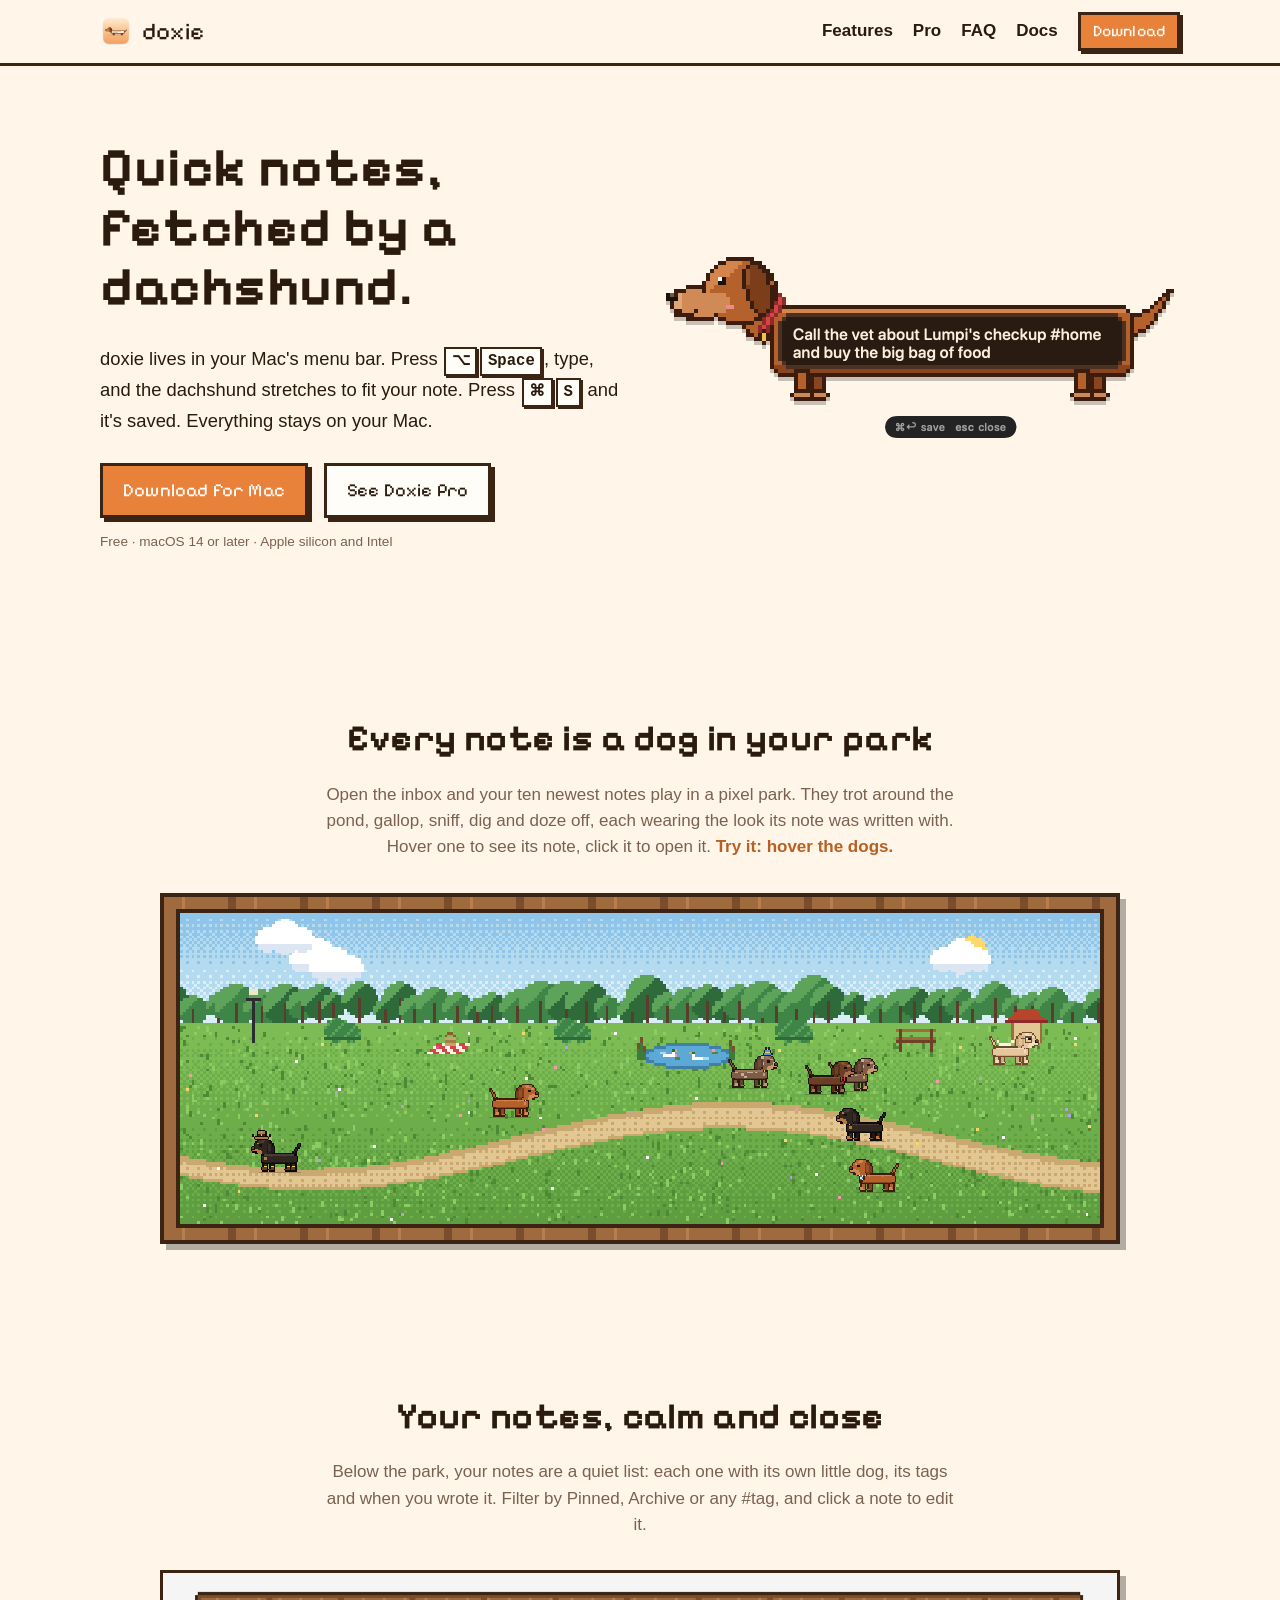
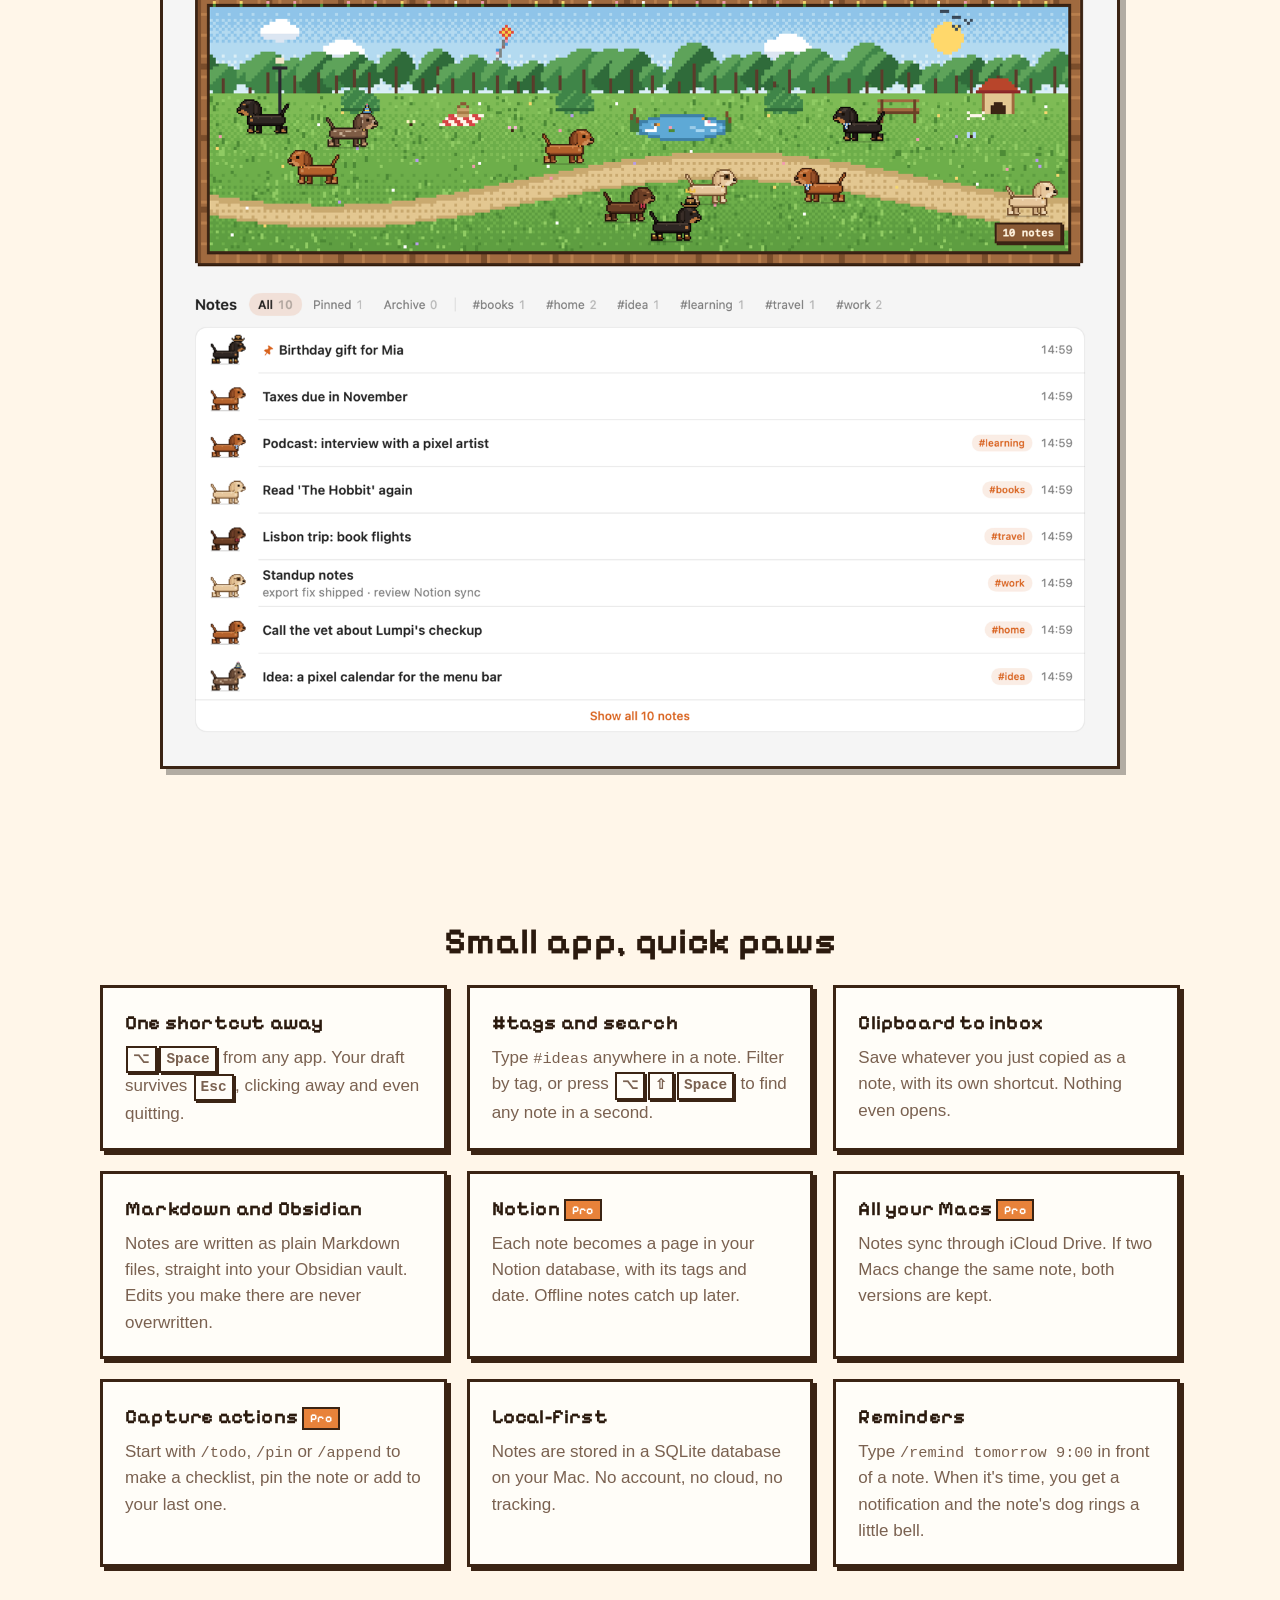
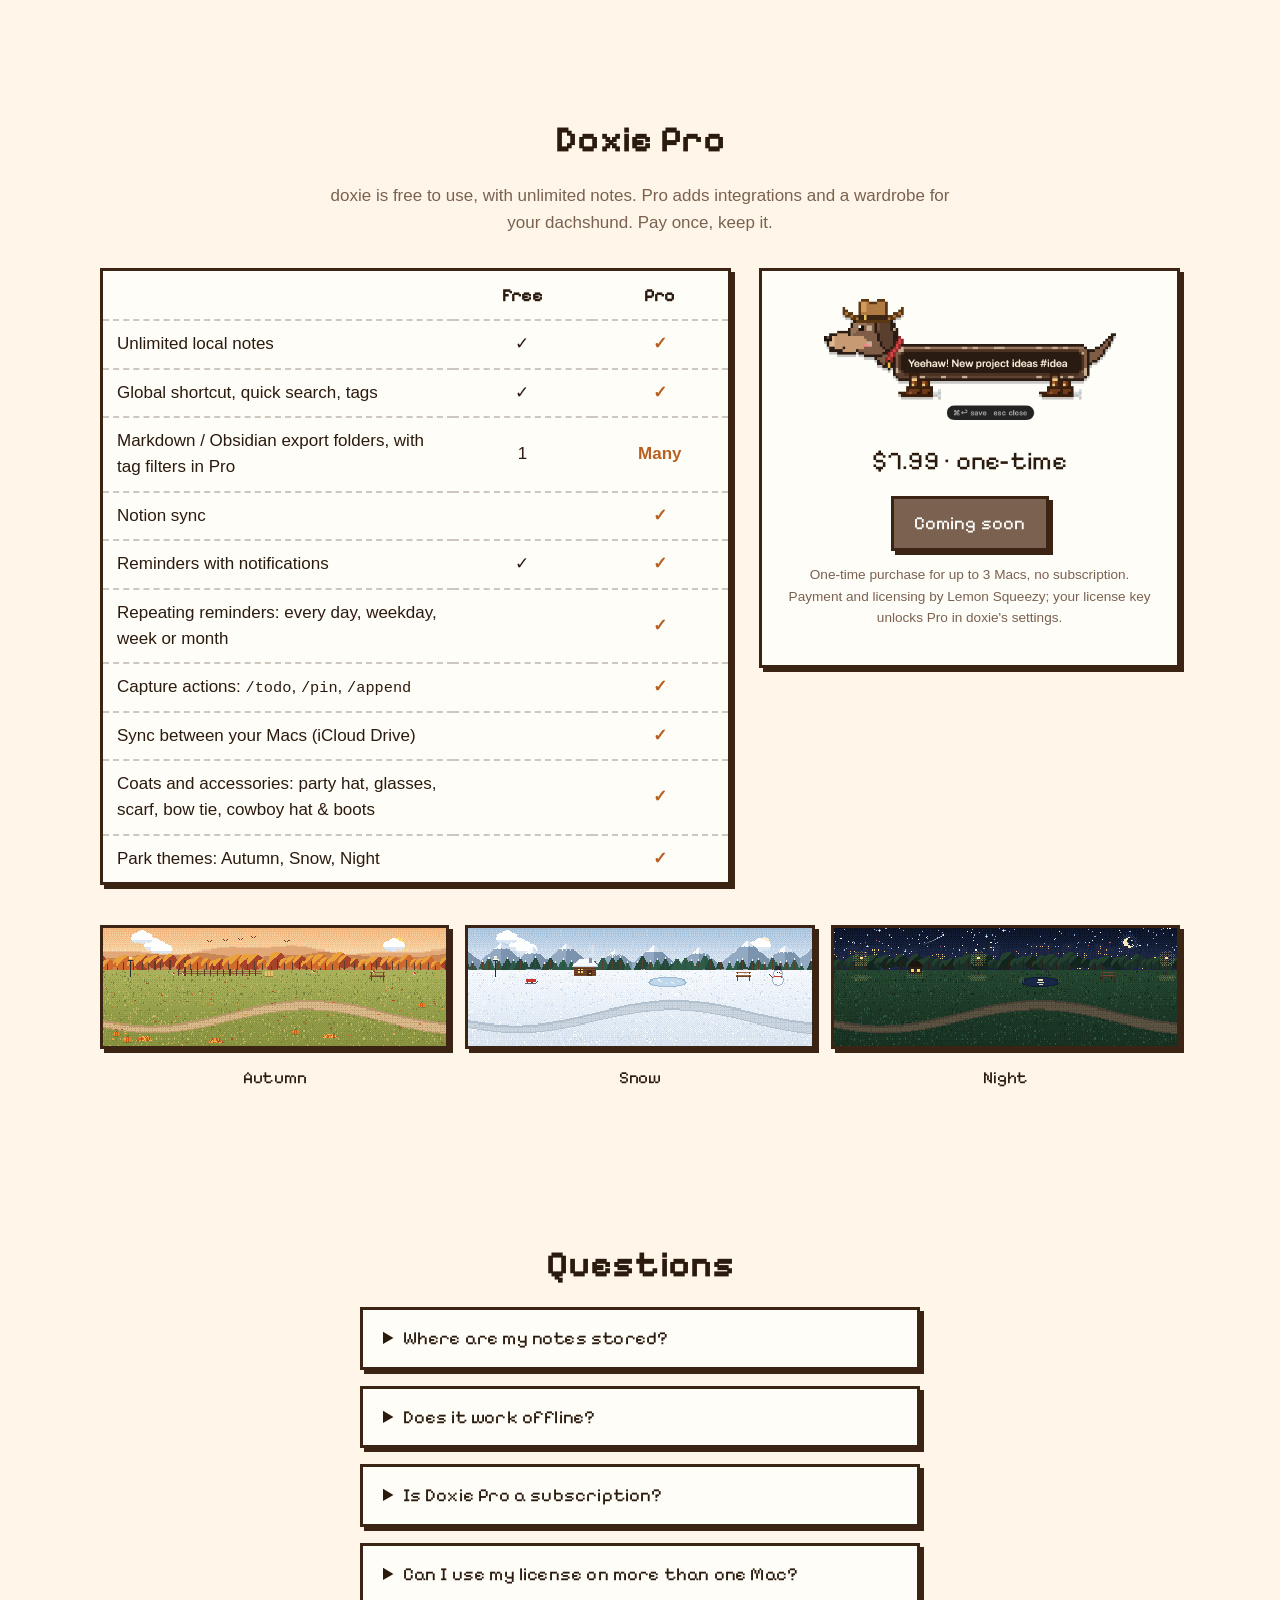
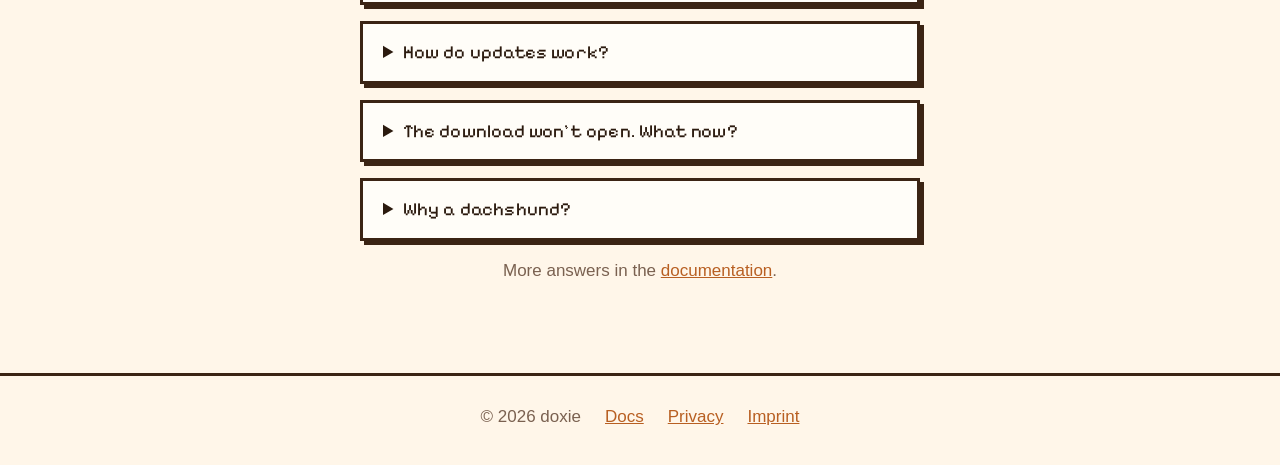
==== index.html @ 250e44d3 "Website from c7e30688115948c279ab96e49832271497ee77f8 mirodn/doxie@c7e30688115948c279ab96e4983227149" ====
<!doctype html>
<html lang="en">
<head>
  <meta charset="utf-8">
  <meta name="viewport" content="width=device-width, initial-scale=1">
  <title>doxie: quick notes, fetched by a dachshund</title>
  <meta name="description" content="doxie is a tiny Mac menu bar app for quick notes. Press a shortcut, type, done. Local-first, with Markdown, Obsidian and Notion export.">
  <meta property="og:title" content="doxie: quick notes, fetched by a dachshund">
  <meta property="og:description" content="A tiny Mac menu bar app for quick notes. Every note becomes a little dog in your park.">
  <meta property="og:image" content="assets/img/capture.png">
  <link rel="icon" type="image/png" href="assets/img/favicon.png">
  <link rel="apple-touch-icon" href="assets/img/icon.png">
  <link rel="stylesheet" href="style.css?v=8">
  <script src="config.js?v=5"></script>
  <script src="sprites.js?v=4"></script>
  <script src="site.js?v=6" defer></script>
</head>
<body>
  <header class="nav">
    <a class="brand" href="#top"><img src="assets/img/icon.png" alt="" width="32" height="32">doxie</a>
    <nav>
      <a href="#features">Features</a>
      <a href="#pro">Pro</a>
      <a href="#faq">FAQ</a>
      <a href="docs.html">Docs</a>
      <a class="button small" href="download.html">Download</a>
    </nav>
  </header>

  <main id="top">
    <section class="hero">
      <div class="hero-text">
        <h1>Quick notes,<br>fetched by a dachshund.</h1>
        <p class="lead">doxie lives in your Mac's menu bar. Press <kbd>⌥</kbd><kbd>Space</kbd>, type, and the dachshund stretches to fit your note. Press <kbd>⌘</kbd><kbd>S</kbd> and it's saved. Everything stays on your Mac.</p>
        <div class="actions" id="download">
          <a class="button" href="download.html">Download for Mac</a>
          <a class="button secondary" href="#pro">See Doxie Pro</a>
        </div>
        <p class="fineprint">Free · macOS 14 or later · Apple silicon and Intel</p>
      </div>
      <figure class="capture">
        <img src="assets/img/capture.png" alt="The doxie capture window: a pixel dachshund whose long body holds the note you're typing" width="520">
      </figure>
    </section>

    <section class="park-section">
      <h2>Every note is a dog in your park</h2>
      <p class="section-lead">Open the inbox and your ten newest notes play in a pixel park. They trot around the pond, gallop, sniff, dig and doze off, each wearing the look its note was written with. Hover one to see its note, click it to open it. <span class="hint">Try it: hover the dogs.</span></p>
      <div class="park-frame">
        <div class="park" id="park" role="img" aria-label="A pixel park with dachshunds playing">
          <div class="park-bubble" id="park-bubble" hidden></div>
        </div>
      </div>
    </section>

    <section class="home-section">
      <h2>Your notes, calm and close</h2>
      <p class="section-lead">Below the park, your notes are a quiet list: each one with its own little dog, its tags and when you wrote it. Filter by Pinned, Archive or any #tag, and click a note to edit it.</p>
      <picture class="screenshot">
        <source srcset="assets/img/dashboard-dark.png?v=2" media="(prefers-color-scheme: dark)">
        <img src="assets/img/dashboard-light.png?v=2" alt="The doxie home page: the dog park on top, a list of notes below, each with a small dachshund" width="1440" height="1197" loading="lazy">
      </picture>
    </section>

    <section id="features" class="features">
      <h2>Small app, quick paws</h2>
      <div class="grid">
        <article>
          <h3>One shortcut away</h3>
          <p><kbd>⌥</kbd><kbd>Space</kbd> from any app. Your draft survives <kbd>Esc</kbd>, clicking away and even quitting.</p>
        </article>
        <article>
          <h3>#tags and search</h3>
          <p>Type <code>#ideas</code> anywhere in a note. Filter by tag, or press <kbd>⌥</kbd><kbd>⇧</kbd><kbd>Space</kbd> to find any note in a second.</p>
        </article>
        <article>
          <h3>Clipboard to inbox</h3>
          <p>Save whatever you just copied as a note, with its own shortcut. Nothing even opens.</p>
        </article>
        <article>
          <h3>Markdown and Obsidian</h3>
          <p>Notes are written as plain Markdown files, straight into your Obsidian vault. Edits you make there are never overwritten.</p>
        </article>
        <article>
          <h3>Notion <span class="tag">Pro</span></h3>
          <p>Each note becomes a page in your Notion database, with its tags and date. Offline notes catch up later.</p>
        </article>
        <article>
          <h3>All your Macs <span class="tag">Pro</span></h3>
          <p>Notes sync through iCloud Drive. If two Macs change the same note, both versions are kept.</p>
        </article>
        <article>
          <h3>Capture actions <span class="tag">Pro</span></h3>
          <p>Start with <code>/todo</code>, <code>/pin</code> or <code>/append</code> to make a checklist, pin the note or add to your last one.</p>
        </article>
        <article>
          <h3>Local-first</h3>
          <p>Notes are stored in a SQLite database on your Mac. No account, no cloud, no tracking.</p>
        </article>
        <article>
          <h3>Reminders</h3>
          <p>Type <code>/remind tomorrow 9:00</code> in front of a note. When it's time, you get a notification and the note's dog rings a little bell.</p>
        </article>
      </div>
    </section>

    <section id="pro" class="pro">
      <h2>Doxie Pro</h2>
      <p class="section-lead">doxie is free to use, with unlimited notes. Pro adds integrations and a wardrobe for your dachshund. Pay once, keep it.</p>
      <div class="pro-layout">
        <table class="compare">
          <thead><tr><th></th><th>Free</th><th>Pro</th></tr></thead>
          <tbody>
            <tr><td>Unlimited local notes</td><td>✓</td><td>✓</td></tr>
            <tr><td>Global shortcut, quick search, tags</td><td>✓</td><td>✓</td></tr>
            <tr><td>Markdown / Obsidian export folders, with tag filters in Pro</td><td>1</td><td>Many</td></tr>
            <tr><td>Notion sync</td><td></td><td>✓</td></tr>
            <tr><td>Reminders with notifications</td><td>✓</td><td>✓</td></tr>
            <tr><td>Repeating reminders: every day, weekday, week or month</td><td></td><td>✓</td></tr>
            <tr><td>Capture actions: <code>/todo</code>, <code>/pin</code>, <code>/append</code></td><td></td><td>✓</td></tr>
            <tr><td>Sync between your Macs (iCloud Drive)</td><td></td><td>✓</td></tr>
            <tr><td>Coats and accessories: party hat, glasses, scarf, bow tie, cowboy hat &amp; boots</td><td></td><td>✓</td></tr>
            <tr><td>Park themes: Autumn, Snow, Night</td><td></td><td>✓</td></tr>
          </tbody>
        </table>
        <div class="pro-card">
          <img src="assets/img/capture-cowboy.png" alt="The doxie dachshund in a cowboy hat and boots" width="300">
          <p class="price" id="pro-price" hidden></p>
          <a class="button" id="buy" data-buy href="#">Get Doxie Pro</a>
          <p class="fineprint">One-time purchase for up to 3 Macs, no subscription. Payment and licensing by Lemon Squeezy; your license key unlocks Pro in doxie's settings.</p>
        </div>
      </div>
      <div class="themes">
        <figure><img src="assets/img/park-autumn.png?v=2" alt="Autumn park theme" class="pixel"><figcaption>Autumn</figcaption></figure>
        <figure><img src="assets/img/park-snow.png?v=2" alt="Snow park theme" class="pixel"><figcaption>Snow</figcaption></figure>
        <figure><img src="assets/img/park-night.png?v=2" alt="Night park theme" class="pixel"><figcaption>Night</figcaption></figure>
      </div>
    </section>

    <section id="faq" class="faq">
      <h2>Questions</h2>
      <details>
        <summary>Where are my notes stored?</summary>
        <p>On your Mac, in a SQLite database in your Library folder. doxie has no servers and no account. If you turn on export or sync, notes are written to the folders or the Notion workspace you choose.</p>
      </details>
      <details>
        <summary>Does it work offline?</summary>
        <p>Yes. Capturing, searching and exporting to folders all work offline. Notion sync catches up when you're back online.</p>
      </details>
      <details>
        <summary>Is Doxie Pro a subscription?</summary>
        <p>No. You pay once and keep Pro, including all 1.x updates. Your notes always stay yours, with or without Pro.</p>
      </details>
      <details>
        <summary>Can I use my license on more than one Mac?</summary>
        <p>Yes, on up to 3 Macs. To move it to another Mac, choose <em>Deactivate on This Mac</em> in doxie's settings.</p>
      </details>
      <details>
        <summary>How do updates work?</summary>
        <p>doxie checks for updates once a day and asks before installing. You can turn this off in Settings.</p>
      </details>
      <details>
        <summary>The download won't open. What now?</summary>
        <p>If macOS says doxie can't be checked for malicious software, open System Settings → Privacy &amp; Security, scroll down and click <em>Open Anyway</em>. (On macOS 14 you can also right-click <em>doxie</em> in Applications and choose <em>Open</em>.) You only need to do this once. See <a href="docs.html#install">Installing</a>.</p>
      </details>
      <details>
        <summary>Why a dachshund?</summary>
        <p>Because notes come in all lengths, and so do dachshunds.</p>
      </details>
      <p class="more">More answers in the <a href="docs.html">documentation</a>.</p>
    </section>
  </main>

  <footer class="footer">
    <span>© 2026 doxie</span>
    <a href="docs.html">Docs</a>
    <a href="privacy.html">Privacy</a>
    <a href="imprint.html">Imprint</a>
  </footer>
</body>
</html>
---- style.css ----
@font-face {
  font-family: "Pixelify Sans";
  src: url("assets/fonts/PixelifySans.ttf") format("truetype");
  font-weight: 400 700;
  font-display: swap;
}

:root {
  --bg: #fff6e9;
  --card: #fffdf8;
  --ink: #2b1a0e;
  --muted: #7a6150;
  --wood: #8a5a35;
  --outline: #3b2414;
  --accent: #e8823a;
  --accent-dark: #b85f22;
  --sign: #fff1dc;
  --grass: #6dae4a;
}

@media (prefers-color-scheme: dark) {
  :root {
    --bg: #1d140e;
    --card: #2a1d14;
    --ink: #fbeedc;
    --muted: #c4a98f;
    --outline: #0d0805;
  }
}

* { box-sizing: border-box; }

img { max-width: 100%; height: auto; }

html { scroll-behavior: smooth; }

body {
  margin: 0;
  background: var(--bg);
  color: var(--ink);
  font: 17px/1.55 -apple-system, BlinkMacSystemFont, "Segoe UI", Roboto, sans-serif;
  -webkit-font-smoothing: antialiased;
}

h1, h2, h3, .brand, .button, .price, summary {
  font-family: "Pixelify Sans", ui-monospace, monospace;
  letter-spacing: 0.01em;
}

h1 { font-size: clamp(2.2rem, 5vw, 3.4rem); line-height: 1.1; margin: 0 0 0.5em; }
h2 { font-size: clamp(1.7rem, 3.5vw, 2.3rem); margin: 0 0 0.4em; text-align: center; }
h3 { font-size: 1.25rem; margin: 0 0 0.3em; }

a { color: var(--accent-dark); }
@media (prefers-color-scheme: dark) { a { color: var(--accent); } }

kbd {
  display: inline-block;
  min-width: 1.6em;
  padding: 0 0.35em;
  margin: 0 0.1em;
  font: 600 0.85em/1.6 ui-monospace, monospace;
  text-align: center;
  background: var(--card);
  border: 2px solid var(--outline);
  box-shadow: 2px 2px 0 var(--outline);
}

code { font: 0.9em ui-monospace, monospace; }

.pixel, .park { image-rendering: pixelated; }

/* Nav */
.nav {
  position: sticky;
  top: 0;
  z-index: 10;
  display: flex;
  align-items: center;
  justify-content: space-between;
  gap: 16px;
  padding: 12px max(16px, calc((100% - 1080px) / 2));
  background: color-mix(in srgb, var(--bg) 88%, transparent);
  backdrop-filter: blur(8px);
  border-bottom: 3px solid var(--outline);
}
.brand { display: flex; align-items: center; gap: 10px; font-size: 1.5rem; color: var(--ink); text-decoration: none; }
.nav nav { display: flex; align-items: center; gap: 20px; }
.nav nav a:not(.button) { color: var(--ink); text-decoration: none; font-weight: 600; }
@media (max-width: 560px) { .nav nav a:not(.button) { display: none; } }

/* Buttons: square, outlined, with a hard shadow that presses down. */
.button {
  display: inline-block;
  padding: 10px 20px;
  font-size: 1.15rem;
  color: #fff;
  background: var(--accent);
  border: 3px solid var(--outline);
  box-shadow: 4px 4px 0 var(--outline);
  text-decoration: none;
  transition: transform 0.05s, box-shadow 0.05s;
}
.button:hover { background: var(--accent-dark); }
.button:active { transform: translate(4px, 4px); box-shadow: none; }
.button.secondary { color: var(--ink); background: var(--card); }
.button.secondary:hover { background: var(--sign); color: var(--outline); }
.button.small { padding: 4px 12px; font-size: 1rem; box-shadow: 3px 3px 0 var(--outline); }
.button[aria-disabled="true"] { background: var(--muted); cursor: default; pointer-events: none; }

main > section { padding: 72px max(16px, calc((100% - 1080px) / 2)); }
.section-lead { max-width: 640px; margin: 0 auto 32px; text-align: center; color: var(--muted); }
.fineprint { font-size: 0.85rem; color: var(--muted); }

/* Hero */
.hero { display: grid; grid-template-columns: 1fr 1fr; align-items: center; gap: 40px; }
.lead { font-size: 1.15rem; }
.actions { display: flex; flex-wrap: wrap; gap: 16px; margin: 28px 0 12px; }
.capture { margin: 0; }
.capture img { width: 100%; height: auto; }
@media (max-width: 860px) { .hero { grid-template-columns: 1fr; } }

/* Park */
.park-section .hint { color: var(--accent-dark); font-weight: 600; }
.park-frame {
  max-width: 960px;
  margin: 0 auto;
  padding: 12px;
  background:
    repeating-linear-gradient(90deg, #a06a3f 0 18px, #b97e4d 18px 21px, #a06a3f 21px 64px, #7a4d2b 64px 72px);
  border: 4px solid var(--outline);
  box-shadow: 6px 6px 0 rgba(0, 0, 0, 0.3);
}
.park {
  position: relative;
  aspect-ratio: 320 / 110;
  background: url("assets/img/park-meadow.png?v=2") center / 100% 100% no-repeat;
  border: 4px solid var(--outline);
  overflow: hidden;
  cursor: default;
  /* The dogs' z-index (their row) only counts inside the park, never above the header. */
  isolation: isolate;
}
.park .dog {
  position: absolute;
  background-repeat: no-repeat;
  image-rendering: pixelated;
  cursor: pointer;
}
.park .dog.right { transform: scaleX(-1); }
.park .heart {
  position: absolute;
  width: calc(4 / 320 * 100%);
  image-rendering: pixelated;
  aspect-ratio: 5 / 4;
  background: url("assets/img/emote-heart.png") center / 100% 100%;
  pointer-events: none;
}
.park-bubble {
  position: absolute;
  z-index: 1000;  /* above every dog (their z-index is their row) and the hearts */
  transform: translate(-50%, -100%);
  padding: 4px 10px;
  font: 600 0.85rem ui-monospace, monospace;
  color: #2b1a0e;
  white-space: nowrap;
  background: #fff8ec;
  border: 2px solid #2b1a0e;
  box-shadow: 2px 2px 0 rgba(0, 0, 0, 0.25);
  pointer-events: none;
}

/* Home page screenshot */
.screenshot { display: block; max-width: 960px; margin: 0 auto; }
.screenshot img {
  display: block;
  width: 100%;
  height: auto;
  border: 3px solid var(--outline);
  box-shadow: 6px 6px 0 rgba(0, 0, 0, 0.3);
}

/* Features */
.grid { display: grid; grid-template-columns: repeat(auto-fit, minmax(280px, 1fr)); gap: 20px; }
.grid article, .pro-card, .compare, details {
  background: var(--card);
  border: 3px solid var(--outline);
  box-shadow: 4px 4px 0 var(--outline);
}
.grid article { padding: 20px 22px; }
.grid p { margin: 0; color: var(--muted); }
.tag {
  display: inline-block;
  padding: 0 6px;
  font-size: 0.75rem;
  vertical-align: middle;
  color: #fff;
  background: var(--accent);
  border: 2px solid var(--outline);
}

/* Pro */
.pro-layout { display: grid; grid-template-columns: 3fr 2fr; gap: 28px; align-items: start; }
@media (max-width: 860px) { .pro-layout { grid-template-columns: 1fr; } }
.compare { width: 100%; border-collapse: collapse; }
.compare th, .compare td { padding: 10px 14px; border-bottom: 2px dashed color-mix(in srgb, var(--outline) 25%, transparent); }
.compare th { font-family: "Pixelify Sans", monospace; font-size: 1.15rem; text-align: left; }
.compare td:nth-child(n + 2), .compare th:nth-child(n + 2) { text-align: center; width: 22%; }
.compare td:last-child { color: var(--accent-dark); font-weight: 700; }
.compare tr:last-child td { border-bottom: none; }
.pro-card { padding: 24px; text-align: center; }
.pro-card img { width: 100%; max-width: 300px; height: auto; }
.price { font-size: 1.6rem; margin: 8px 0 16px; }
.themes { display: grid; grid-template-columns: repeat(3, 1fr); gap: 16px; margin-top: 40px; }
@media (max-width: 700px) { .themes { grid-template-columns: 1fr; } }
.themes figure { margin: 0; }
.themes img { width: 100%; height: auto; border: 3px solid var(--outline); box-shadow: 4px 4px 0 var(--outline); }
.themes figcaption { margin-top: 8px; text-align: center; font-family: "Pixelify Sans", monospace; }

/* FAQ */
.faq { max-width: 760px; margin: 0 auto; }
details { margin-bottom: 16px; padding: 14px 20px; }
summary { cursor: pointer; font-size: 1.15rem; }
details p { margin: 10px 0 0; color: var(--muted); }
.faq .more { text-align: center; color: var(--muted); }

/* Footer and legal pages */
.footer {
  display: flex;
  justify-content: center;
  gap: 24px;
  padding: 28px 16px 40px;
  border-top: 3px solid var(--outline);
  color: var(--muted);
}
.legal { max-width: 760px; margin: 0 auto; padding: 48px 16px; }
.legal h1 { font-size: 2.2rem; }
.legal h2 { text-align: left; font-size: 1.4rem; margin-top: 1.6em; }
.todo { background: #ffe08a; color: #2b1a0e; padding: 0 4px; }

/* Documentation: a table of contents on the left, the text on the right. */
.docs {
  display: grid;
  grid-template-columns: 220px minmax(0, 1fr);
  gap: 48px;
  max-width: 1080px;
  margin: 0 auto;
  padding: 40px 16px 64px;
}
.toc { position: sticky; top: 84px; align-self: start; max-height: calc(100vh - 100px); overflow-y: auto; }
.toc-title { margin: 0 0 8px; font-family: "Pixelify Sans", monospace; font-size: 1.2rem; }
.toc ol { margin: 0; padding: 0; list-style: none; }
.toc li a {
  display: block;
  padding: 3px 10px;
  color: var(--muted);
  text-decoration: none;
  font-size: 0.95rem;
  border-left: 3px solid transparent;
}
.toc li a:hover { color: var(--ink); border-left-color: var(--accent); }
.doc { max-width: 720px; }
.doc h1 { font-size: clamp(2rem, 4vw, 2.6rem); }
.doc h2 { text-align: left; font-size: 1.6rem; margin: 0 0 0.5em; }
.doc h3 { margin-top: 1.4em; }
.doc section { padding: 40px 0 0; scroll-margin-top: 64px; }
.doc section + section { border-top: 2px dashed color-mix(in srgb, var(--outline) 25%, transparent); margin-top: 8px; }
.doc li { margin: 0.3em 0; }
.doc .note { color: var(--muted); font-size: 0.95rem; }
.doc table {
  width: 100%;
  border-collapse: collapse;
  margin: 12px 0;
  background: var(--card);
  border: 3px solid var(--outline);
  box-shadow: 4px 4px 0 var(--outline);
}
.doc th, .doc td { padding: 8px 14px; text-align: left; border-bottom: 2px dashed color-mix(in srgb, var(--outline) 20%, transparent); }
.doc th { font-family: "Pixelify Sans", monospace; font-weight: 600; background: var(--sign); color: #2b1a0e; }
.doc td:first-child { white-space: nowrap; width: 40%; }
.doc details summary { font-size: 1.05rem; }
@media (max-width: 860px) {
  .docs { grid-template-columns: 1fr; gap: 0; }
  .toc { position: static; max-height: none; padding-bottom: 16px; border-bottom: 3px solid var(--outline); }
  .toc ol { columns: 2; }
}

/* Beta page: one column of text, both languages one after the other. */
.beta-page { max-width: 760px; margin: 0 auto; padding: 24px 16px 64px; }
.beta-page h1 { font-size: clamp(1.8rem, 4vw, 2.4rem); }
.beta-page section + section { margin-top: 56px; padding-top: 48px; border-top: 3px solid var(--outline); }

/* Download page: numbered steps with big numbers. */
.download-page { max-width: 760px; margin: 0 auto; padding: 40px 16px 64px; }
.download-page h1 { font-size: clamp(1.9rem, 4.5vw, 2.6rem); }
.steps { list-style: none; counter-reset: step; padding: 0; margin: 40px 0; }
.steps > li { counter-increment: step; position: relative; padding: 0 0 36px 64px; }
.steps > li::before {
  content: counter(step);
  position: absolute;
  left: 0;
  top: 0;
  width: 44px;
  height: 44px;
  display: grid;
  place-items: center;
  font: 1.4rem "Pixelify Sans", monospace;
  color: #fff;
  background: var(--accent);
  border: 3px solid var(--outline);
  box-shadow: 3px 3px 0 var(--outline);
}
.steps h2 { margin: 6px 0 6px; font-size: 1.4rem; }
.steps p { margin: 0 0 10px; }
.install-shot { display: block; width: 100%; max-width: 560px; height: auto; margin-top: 12px; border-radius: 10px; box-shadow: 0 12px 32px rgba(0, 0, 0, 0.25); }
.callout {
  margin-top: 14px;
  padding: 14px 18px;
  background: var(--card);
  border: 3px solid var(--outline);
  box-shadow: 4px 4px 0 var(--outline);
}
.callout p { margin: 0 0 8px; }
.callout ol { margin: 0 0 8px; padding-left: 22px; }
.first-note { padding: 28px 0 0 !important; border-top: 2px dashed color-mix(in srgb, var(--outline) 25%, transparent); }
@media (max-width: 560px) { .steps > li { padding-left: 56px; } }

@media (prefers-reduced-motion: reduce) {
  html { scroll-behavior: auto; }
}
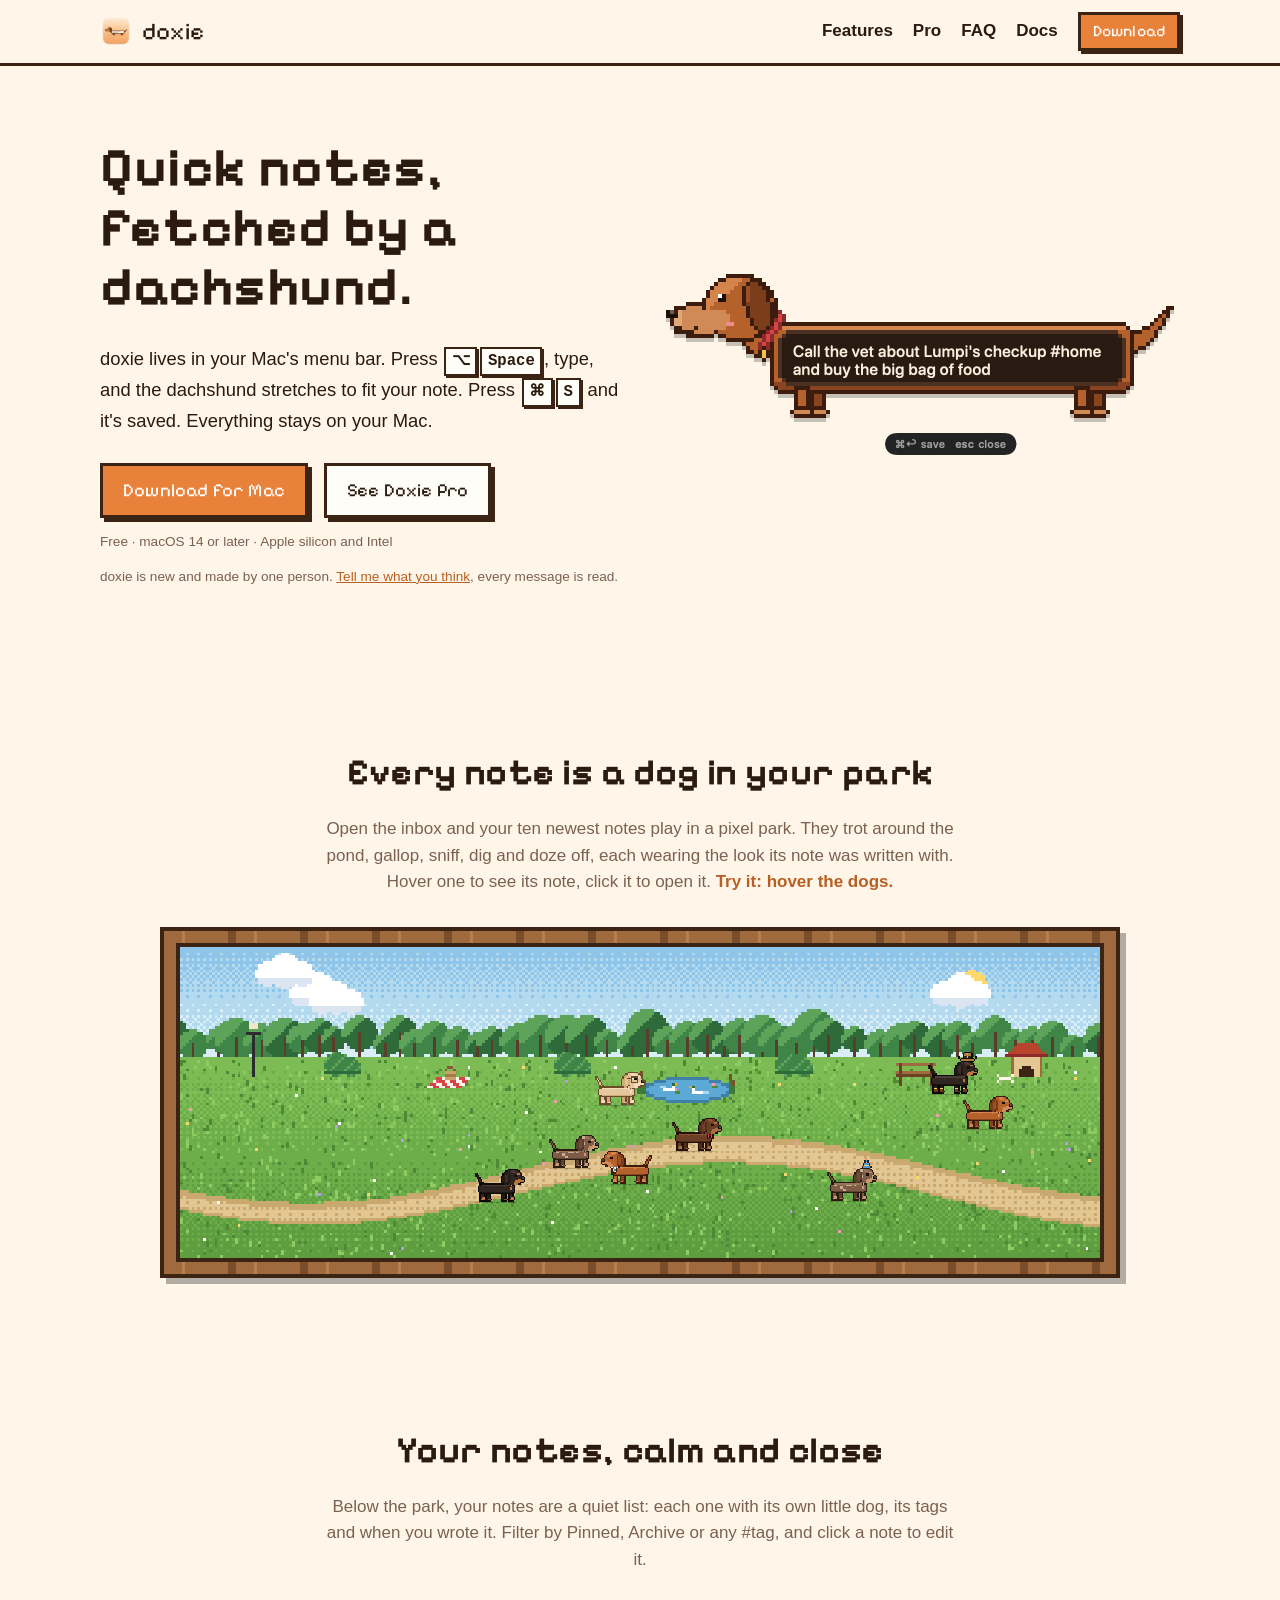
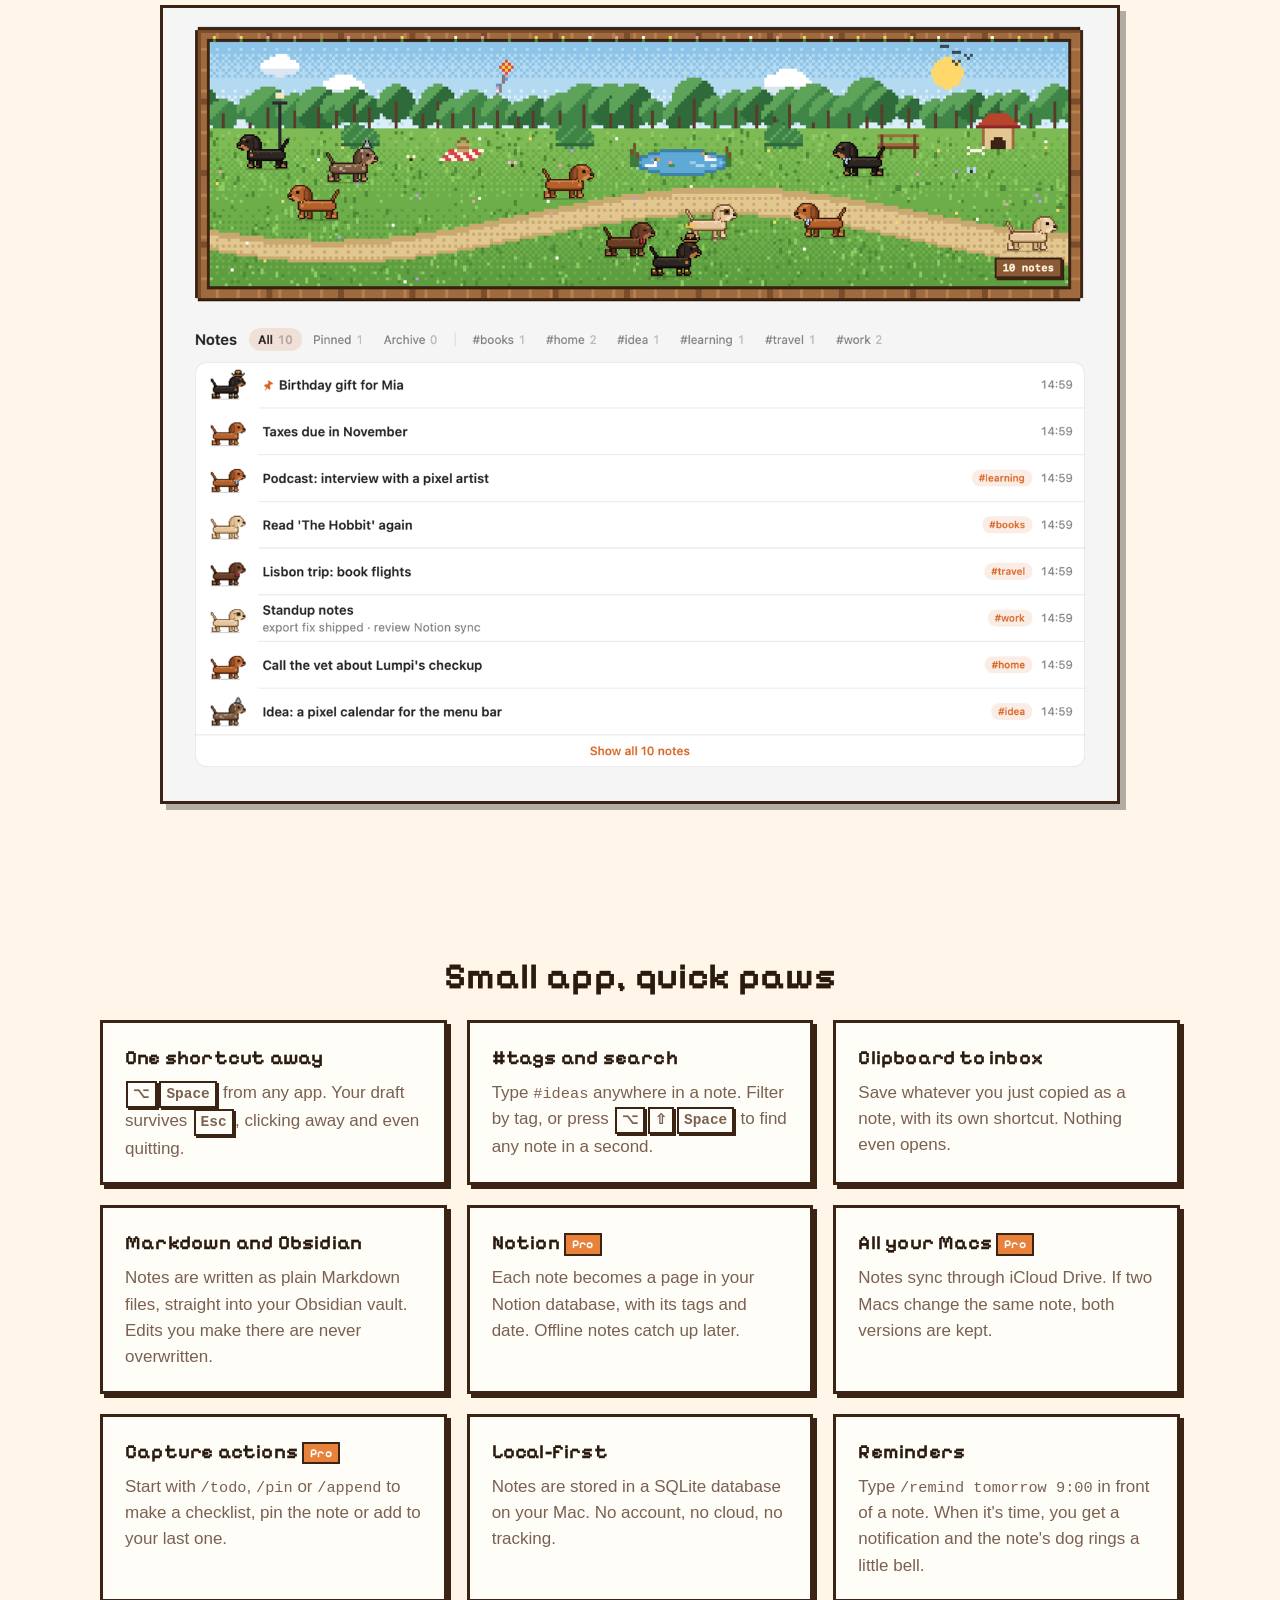
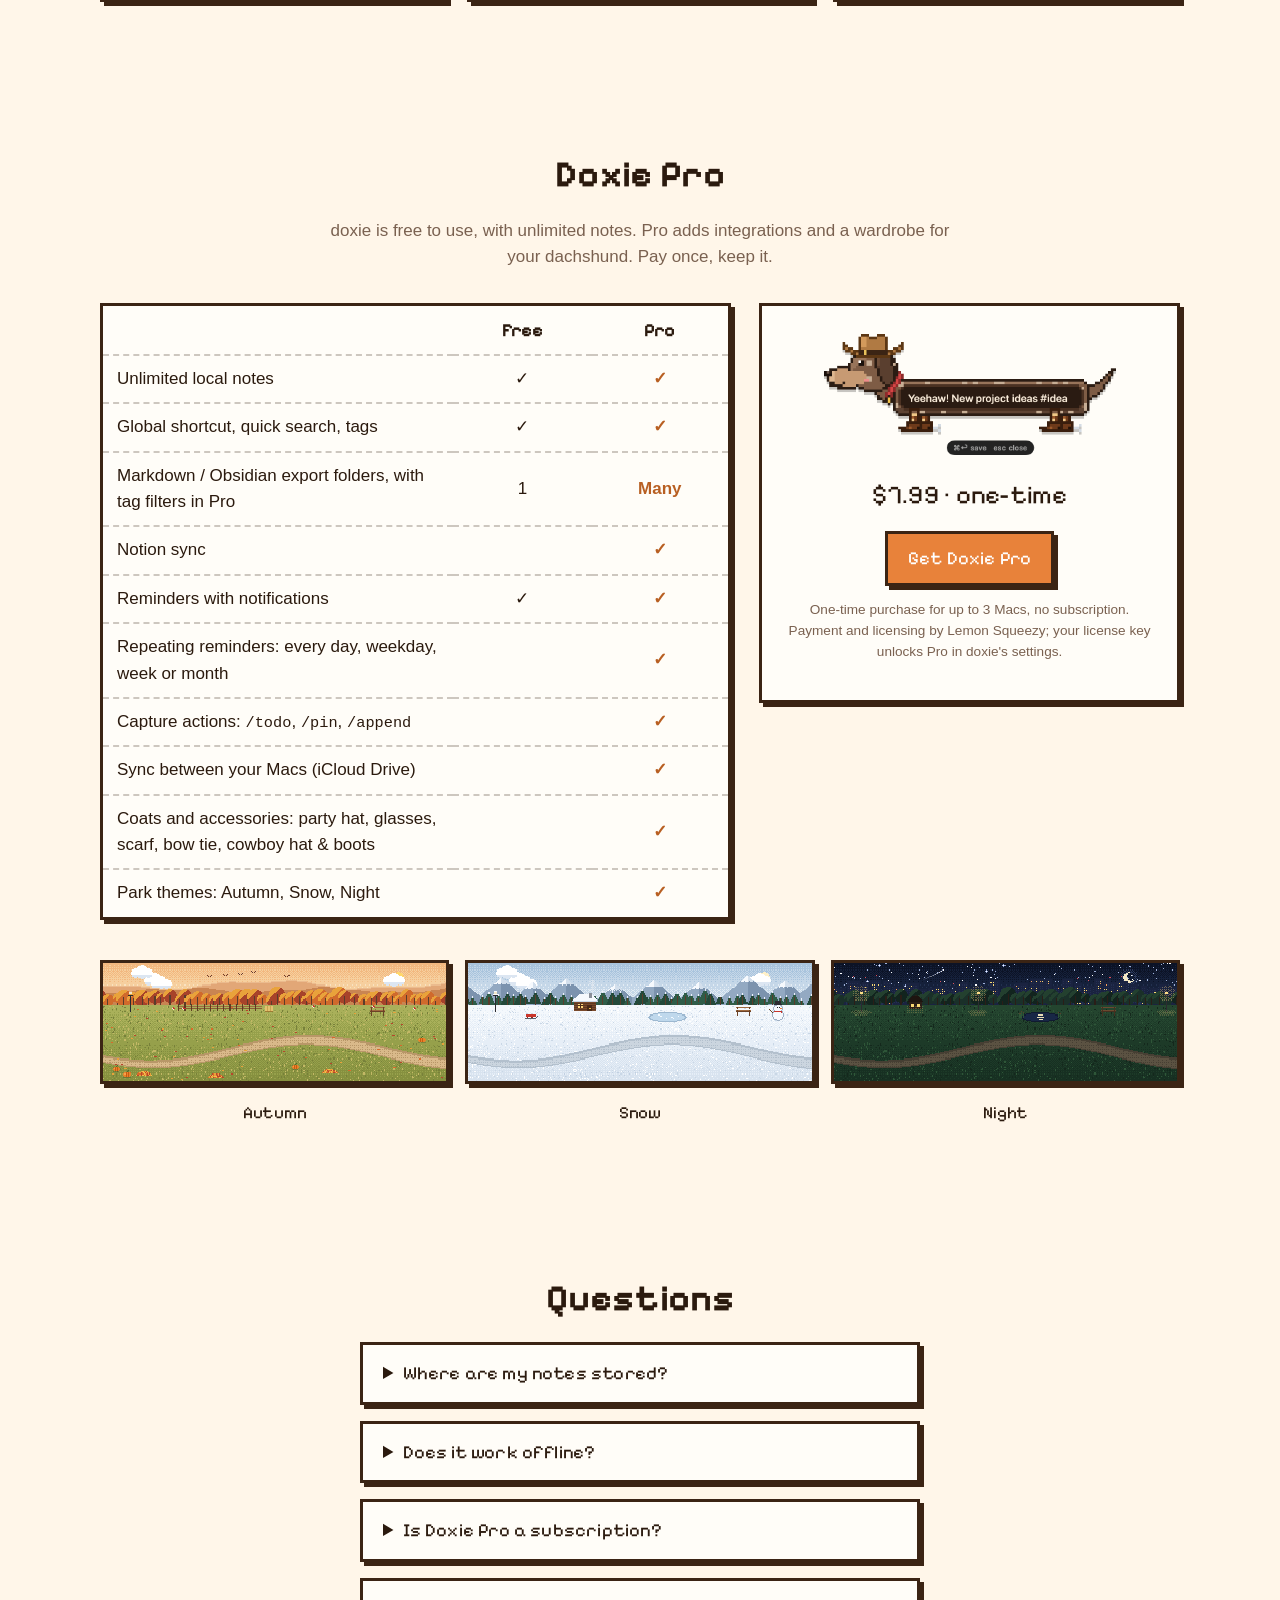
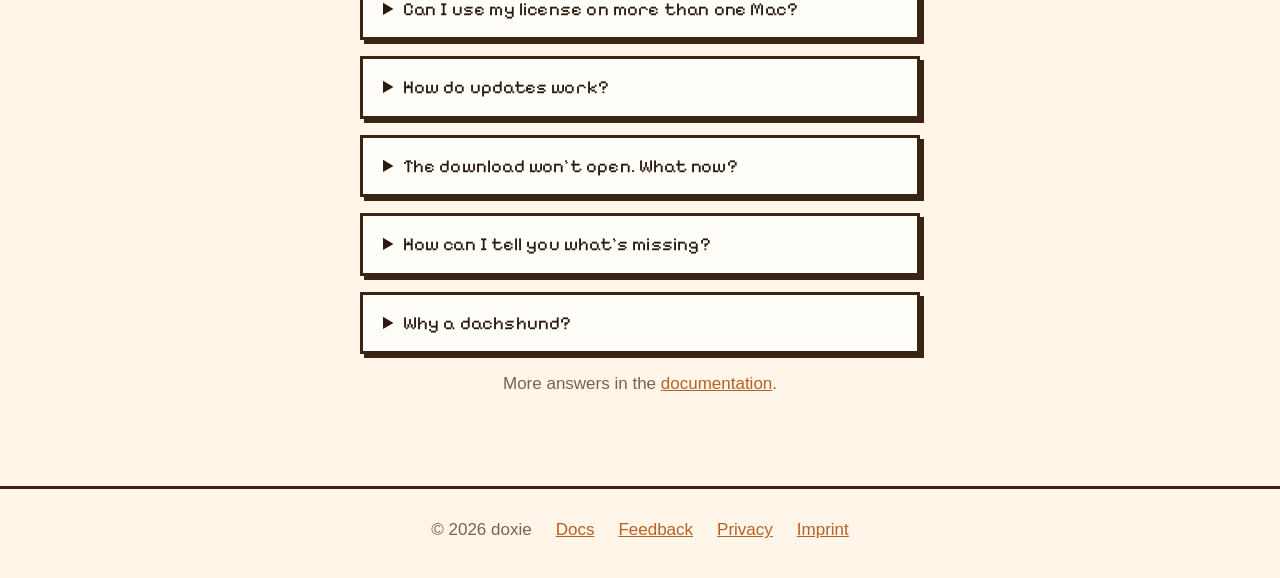
==== commit e7bd0387: "Website from 9ec7bb854d939f20692ffa518f340abbfcbf5b7b mirodn/doxie@9ec7bb854d939f20692ffa518f340abbf" ====
--- a/index.html
+++ b/index.html
@@ -11,9 +11,9 @@
   <link rel="icon" type="image/png" href="assets/img/favicon.png">
   <link rel="apple-touch-icon" href="assets/img/icon.png">
   <link rel="stylesheet" href="style.css?v=8">
-  <script src="config.js?v=5"></script>
+  <script src="config.js?v=8"></script>
   <script src="sprites.js?v=4"></script>
-  <script src="site.js?v=6" defer></script>
+  <script src="site.js?v=7" defer></script>
 </head>
 <body>
   <header class="nav">
@@ -37,6 +37,7 @@
           <a class="button secondary" href="#pro">See Doxie Pro</a>
         </div>
         <p class="fineprint">Free · macOS 14 or later · Apple silicon and Intel</p>
+        <p class="fineprint">doxie is new and made by one person. <a data-feedback href="mailto:hello@doxie.ch?subject=doxie%20feedback">Tell me what you think</a>, every message is read.</p>
       </div>
       <figure class="capture">
         <img src="assets/img/capture.png" alt="The doxie capture window: a pixel dachshund whose long body holds the note you're typing" width="520">
@@ -161,7 +162,11 @@
       </details>
       <details>
         <summary>The download won't open. What now?</summary>
-        <p>If macOS says doxie can't be checked for malicious software, open System Settings → Privacy &amp; Security, scroll down and click <em>Open Anyway</em>. (On macOS 14 you can also right-click <em>doxie</em> in Applications and choose <em>Open</em>.) You only need to do this once. See <a href="docs.html#install">Installing</a>.</p>
+        <p>doxie is signed and notarized by Apple, so it opens with a double-click. If macOS still refuses, you most likely have an older download: get the latest from the <a href="download.html">download page</a>. Versions before 0.3.1 needed a one-time <em>Open Anyway</em> in System Settings → Privacy &amp; Security. See <a href="docs.html#install">Installing</a>.</p>
+      </details>
+      <details>
+        <summary>How can I tell you what's missing?</summary>
+        <p>In doxie, 🐾 → <em>Send Feedback…</em>, or the <a data-feedback href="mailto:hello@doxie.ch?subject=doxie%20feedback">short feedback form</a>: three questions, no account, about 30 seconds. Bugs, wishes and "this annoyed me" are all welcome.</p>
       </details>
       <details>
         <summary>Why a dachshund?</summary>
@@ -174,6 +179,7 @@
   <footer class="footer">
     <span>© 2026 doxie</span>
     <a href="docs.html">Docs</a>
+    <a data-feedback href="mailto:hello@doxie.ch?subject=doxie%20feedback">Feedback</a>
     <a href="privacy.html">Privacy</a>
     <a href="imprint.html">Imprint</a>
   </footer>
